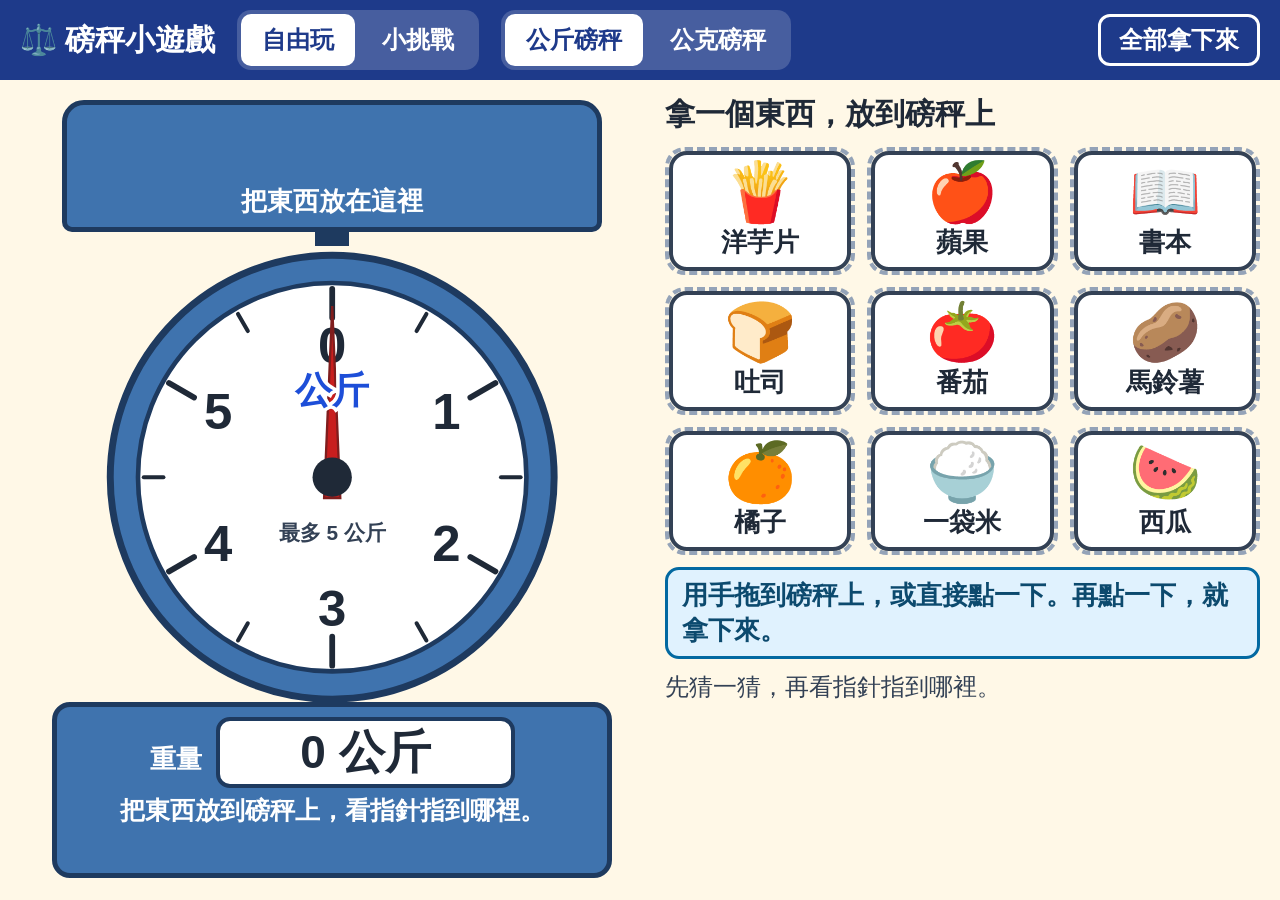
==== assets/game/scale-game.html @ 741ed96e "新增「磅秤遊戲」分區：可放物品、看指針讀重量的互動小遊戲 - 新增導覽鈕與分區（內嵌 assets/game/scale-game.html，單一檔案、離線可用） - 刻度盤與教學頁、圖卡一致：0 在" ====
<!doctype html>
<html lang="zh-Hant-TW">
<head>
<meta charset="utf-8">
<meta name="viewport" content="width=device-width, initial-scale=1">
<title>磅秤小遊戲｜認識重量</title>
<style>
:root{
  color-scheme: light;
  --bg:#FFF8E7; --ink:#1F2937; --navy:#1E3A8A; --blue:#1D4ED8;
  --red:#C81E1E; --green:#15803D; --orange:#C2410C;
  --scale:#3F73AE; --scale-edge:#1E3A5F;   /* 磅秤本體：跟教學頁、圖卡的藍色磅秤一致 */
  --edge:#334155; --focus:#FBBF24;
}
*{box-sizing:border-box}
html,body{height:100%;margin:0}
body{
  background:var(--bg); color:var(--ink);
  font-family:"Microsoft JhengHei","微軟正黑體","Noto Sans TC","PingFang TC",sans-serif;
  font-size:24px; line-height:1.35;
  display:grid; grid-template-rows:auto 1fr; height:100dvh; overflow:hidden;
}
button{font-family:inherit}
:focus-visible{outline:5px solid var(--focus); outline-offset:2px}

/* 上方工具列 */
.top{display:flex; flex-wrap:wrap; gap:10px 22px; align-items:center; padding:10px 20px; background:var(--navy); color:#fff}
.top h1{margin:0; font-size:30px}
.seg{display:flex; gap:6px; padding:4px; border-radius:14px; background:rgba(255,255,255,.18)}
.seg button{
  font-size:24px; font-weight:800; padding:6px 18px; min-height:52px; border-radius:10px;
  border:3px solid transparent; background:transparent; color:#fff; cursor:pointer;
}
.seg button[aria-pressed="true"]{background:#fff; color:var(--navy)}
.top .grow{flex:1}
.top .ghost{
  font-size:24px; font-weight:800; padding:6px 18px; min-height:52px; border-radius:12px;
  border:3px solid #fff; background:transparent; color:#fff; cursor:pointer;
}

/* 主區 */
main{display:grid; grid-template-columns:minmax(0,1.05fr) minmax(0,1fr); gap:20px; padding:14px 20px 16px; min-height:0}
.scale-zone{display:flex; flex-direction:column; align-items:center; min-height:0; border-radius:26px; padding:6px; transition:box-shadow .12s, background .12s}
.scale-zone.hot{box-shadow:0 0 0 7px var(--focus); background:rgba(251,191,36,.18)}

.plate{
  width:min(92%,540px); min-height:132px; flex:none;
  display:flex; flex-wrap:wrap; justify-content:center; align-content:flex-end; gap:8px;
  padding:8px; background:var(--scale); border:5px solid var(--scale-edge); border-radius:22px 22px 10px 10px;
  transition:transform .12s;
}
.plate:empty::before{content:"把東西放在這裡"; align-self:center; font-size:26px; font-weight:700; color:#fff}
.neck{width:34px; height:14px; flex:none; background:var(--scale-edge)}
.dial-wrap{flex:1 1 0; min-height:0; width:100%; display:flex; justify-content:center}
#dial{height:100%; width:auto; max-width:100%; display:block}
#dial.shake{animation:shake .45s}
@keyframes shake{0%,100%{transform:translateX(0)}20%{transform:translateX(-8px)}40%{transform:translateX(8px)}60%{transform:translateX(-6px)}80%{transform:translateX(6px)}}

.base{
  flex:none; width:min(100%,560px); margin-top:-6px; padding:10px 16px 12px; text-align:center;
  background:var(--scale); border:5px solid var(--scale-edge); border-radius:18px; color:#fff;
}
.readout{display:flex; align-items:baseline; justify-content:center; gap:14px; flex-wrap:wrap}
.read-label{font-size:26px; font-weight:800}
.read-value{font-size:46px; font-weight:900; color:var(--ink); background:#fff; border:4px solid var(--scale-edge); border-radius:14px; padding:0 18px; min-width:6.5em}
.read-note{margin-top:6px; min-height:2.7em; font-size:25px; font-weight:700; white-space:pre-line}

/* 物品卡 */
.item{
  display:flex; flex-direction:column; align-items:center; justify-content:center;
  min-width:0; padding:6px 8px; background:#fff; border:4px solid var(--edge); border-radius:18px;
  cursor:grab; touch-action:none; user-select:none; -webkit-user-select:none;
}
.item .emo{font-size:58px; line-height:1.1; font-family:"Segoe UI Emoji","Apple Color Emoji","Noto Color Emoji",sans-serif}
.item .nm{font-size:26px; font-weight:800; white-space:nowrap}
.item.lifted{opacity:.3}
.plate .item{min-width:104px; padding:2px 8px; border-width:3px; cursor:pointer}
.plate .item .emo{font-size:48px}
.plate .item .nm{font-size:24px}
.plate .item.static{cursor:default}
.ghost-item{position:fixed; z-index:1000; pointer-events:none; transform:translate(-50%,-60%) scale(1.12); box-shadow:0 10px 24px rgba(0,0,0,.28)}

/* 右側 */
.side{display:flex; flex-direction:column; gap:12px; min-height:0}
.side[hidden]{display:none}
.panel-title{font-size:30px; font-weight:900; margin:0}
.tray{display:grid; grid-template-columns:repeat(3,1fr); gap:12px}
.slot{border:4px dashed #94A3B8; border-radius:20px; min-height:128px; display:flex}
.slot .item{flex:1}
.msg{min-height:3.1em; padding:8px 14px; border-radius:14px; border:3px solid transparent; font-size:26px; font-weight:800}
.msg.info{background:#E0F2FE; border-color:#0369A1; color:#0C4A6E}
.msg.ok{background:#DCFCE7; border-color:var(--green); color:#14532D}
.msg.try{background:#FFEDD5; border-color:var(--orange); color:#7C2D12}
.tip{font-size:24px; color:#334155; margin:0}

/* 小挑戰 */
.dots{display:flex; gap:10px; font-size:38px; line-height:1}
.q-text{font-size:32px; font-weight:900; margin:0}
.opts{display:grid; grid-template-columns:1fr 1fr; gap:16px}
.opt{
  display:flex; flex-direction:column; align-items:center; justify-content:center; gap:4px;
  font-size:36px; font-weight:900; min-height:130px; padding:12px;
  background:#fff; color:var(--navy); border:6px solid var(--navy); border-radius:22px; cursor:pointer;
}
.opt small{font-size:26px; font-weight:800; color:#475569}
.opt:disabled{background:#E5E7EB; color:#475569; border-color:#94A3B8; cursor:default}
.opt.right{background:#DCFCE7; border-color:var(--green); color:#14532D}
.primary{
  font-size:30px; font-weight:900; min-height:64px; padding:8px 28px; border-radius:16px;
  border:none; background:var(--blue); color:#fff; cursor:pointer; align-self:flex-start;
}
.stars{font-size:54px}

@media (max-width:900px){
  body{height:auto; overflow:auto}
  main{grid-template-columns:minmax(0,1fr)}
  .scale-zone{height:78vh; min-height:520px}
  .tray{grid-template-columns:repeat(3,minmax(0,1fr))}
  .top h1{font-size:26px}
}
@media (max-width:560px){
  body{font-size:20px}
  .top{padding:8px 12px}
  .seg button,.top .ghost{font-size:20px; padding:4px 10px; min-height:46px}
  .item .emo{font-size:40px}
  .item .nm{font-size:20px}
  .slot{min-height:96px; border-width:3px}
  .tray{gap:8px}
  .plate{width:100%}
  .plate .item{min-width:76px}
  .plate .item .emo{font-size:36px}
  .plate .item .nm{font-size:20px}
  .read-value{font-size:36px; min-width:4.5em}
  .read-label,.read-note,.msg,.tip{font-size:21px}
  .panel-title,.q-text{font-size:26px}
  .opt{font-size:30px; min-height:100px}
  main{padding:10px 12px 14px}
}
@media (prefers-reduced-motion:reduce){
  #dial.shake{animation:none}
  .plate,.scale-zone{transition:none}
}
</style>
</head>
<body>

<header class="top">
  <h1>⚖️ 磅秤小遊戲</h1>
  <div class="seg" role="group" aria-label="玩法">
    <button type="button" id="modeFree" aria-pressed="true">自由玩</button>
    <button type="button" id="modeQuiz" aria-pressed="false">小挑戰</button>
  </div>
  <div class="seg" id="scaleSeg" role="group" aria-label="選擇磅秤">
    <button type="button" id="scaleKg" aria-pressed="true">公斤磅秤</button>
    <button type="button" id="scaleG" aria-pressed="false">公克磅秤</button>
  </div>
  <span class="grow"></span>
  <button type="button" class="ghost" id="clearBtn">全部拿下來</button>
</header>

<main>
  <section class="scale-zone" id="scaleZone" aria-label="磅秤">
    <div class="plate" id="plate"></div>
    <div class="neck"></div>
    <div class="dial-wrap"><svg id="dial" viewBox="0 0 400 400" role="img" aria-label="磅秤的刻度盤"></svg></div>
    <div class="base">
      <div class="readout">
        <span class="read-label">重量</span>
        <span class="read-value" id="readValue" aria-live="polite">0 公斤</span>
      </div>
      <div class="read-note" id="readNote"></div>
    </div>
  </section>

  <!-- 自由玩 -->
  <aside class="side" id="sideFree">
    <p class="panel-title">拿一個東西，放到磅秤上</p>
    <div class="tray" id="tray"></div>
    <div class="msg info" id="freeMsg" aria-live="polite">用手拖到磅秤上，或直接點一下。再點一下，就拿下來。</div>
    <p class="tip">先猜一猜，再看指針指到哪裡。</p>
  </aside>

  <!-- 小挑戰 -->
  <aside class="side" id="sideQuiz" hidden>
    <div class="dots" id="dots" aria-label="作答進度"></div>
    <div id="quizBody"></div>
  </aside>
</main>

<script>
"use strict";

/* ───────── 資料 ───────── */
// 重量一律用「公克」存，公斤磅秤顯示時再換算。數值對齊單元教材：番茄 1 公斤、馬鈴薯 2 公斤、
// 橘子 3 公斤、米 3 公斤、洋芋片 50 公克、500 公克＋500 公克＝1 公斤。
const ITEMS = [
  {id:"chips",  emo:"🍟", nm:"洋芋片", g:50},
  {id:"apple",  emo:"🍎", nm:"蘋果",   g:200},
  {id:"book",   emo:"📖", nm:"書本",   g:500},
  {id:"bread",  emo:"🍞", nm:"吐司",   g:500},
  {id:"tomato", emo:"🍅", nm:"番茄",   g:1000},
  {id:"potato", emo:"🥔", nm:"馬鈴薯", g:2000},
  {id:"orange", emo:"🍊", nm:"橘子",   g:3000},
  {id:"rice",   emo:"🍚", nm:"一袋米", g:3000},
  {id:"melon",  emo:"🍉", nm:"西瓜",   g:4000},
];
const BY_ID = Object.fromEntries(ITEMS.map(i => [i.id, i]));

// 刻度盤與教學頁、圖卡一致：0 在正上方，順時針繞一圈，數字之間相隔 60°。
// full＝指針轉滿一圈（360°）代表的重量；max＝這個磅秤最多能量的重量（轉到 300°，剛好是最後一個數字）。
const SCALES = {
  kg:{key:"kg", unit:"公斤", full:6000, max:5000, minor:500, labelEvery:1000, medEvery:500, labelDiv:1000, labelSize:44, maxText:"最多 5 公斤"},
  g: {key:"g",  unit:"公克", full:1200, max:1000, minor:50,  labelEvery:200,  medEvery:100, labelDiv:1,    labelSize:34, maxText:"最多 1000 公克"},
};
const MAX_ON_PLATE = 4;

// 小挑戰題庫：每題是一組物品（總重都落在好讀的刻度上）
const POOL = {
  kg:[["tomato"],["potato"],["orange"],["rice"],["melon"],
      ["tomato","potato"],["tomato","orange"],["potato","orange"],["tomato","melon"]],
  g: [["chips"],["apple"],["book"],["bread"],
      ["chips","apple"],["chips","book"],["apple","book"],["book","bread"],["chips","apple","book"]],
};

/* ───────── 小工具 ───────── */
const $ = id => document.getElementById(id);
const reduced = window.matchMedia("(prefers-reduced-motion: reduce)").matches;
const sumG = ids => ids.reduce((s, id) => s + BY_ID[id].g, 0);
function shuffle(a){ a = a.slice(); for(let i=a.length-1;i>0;i--){ const j=Math.floor(Math.random()*(i+1)); [a[i],a[j]]=[a[j],a[i]]; } return a; }

/* ───────── 刻度盤 ───────── */
const CX = 200, CY = 200;
// 角度 0＝正上方（12 點鐘），順時針為正
function polar(r, deg){ const a = (deg - 90) * Math.PI / 180; return [CX + r*Math.cos(a), CY + r*Math.sin(a)]; }
const f1 = n => n.toFixed(1);

function dialSVG(sc){
  let s = '<circle cx="200" cy="200" r="192" fill="#3F73AE" stroke="#1E3A5F" stroke-width="6"/>' +
          '<circle cx="200" cy="200" r="168" fill="#FFFFFF" stroke="#1E3A5F" stroke-width="4"/>';
  const n = Math.round(sc.full / sc.minor);          // 轉滿一圈的格數（不含回到 0 的那一格）
  for(let i=0;i<n;i++){
    const v = i * sc.minor, deg = 360 * v / sc.full;
    const isLabel = v % sc.labelEvery === 0 && v <= sc.max, isMed = v % sc.medEvery === 0;
    const len = isLabel ? 26 : (isMed ? 18 : 11), w = isLabel ? 5 : (isMed ? 3.5 : 2.5);
    const [x1,y1] = polar(164 - len, deg), [x2,y2] = polar(163, deg);
    s += `<line x1="${f1(x1)}" y1="${f1(y1)}" x2="${f1(x2)}" y2="${f1(y2)}" stroke="#1F2937" stroke-width="${w}" stroke-linecap="round"/>`;
    if(isLabel){
      const [tx,ty] = polar(164 - len - 24, deg);
      s += `<text x="${f1(tx)}" y="${f1(ty)}" text-anchor="middle" dominant-baseline="central" font-size="${sc.labelSize}" font-weight="800" fill="#1F2937">${v / sc.labelDiv}</text>`;
    }
  }
  // 指針先畫，單位文字疊在指針上面（指針轉到 0 時文字仍看得到）
  s += '<g id="needle"><polygon points="193,218 207,218 200,52" fill="#C81E1E" stroke="#7F1D1D" stroke-width="2"/>' +
       '<circle cx="200" cy="200" r="17" fill="#1F2937"/></g>' +
       `<text x="200" y="136" text-anchor="middle" font-size="32" font-weight="900" fill="#1D4ED8" stroke="#fff" stroke-width="6" paint-order="stroke">${sc.unit}</text>` +
       `<text x="200" y="254" text-anchor="middle" font-size="18" font-weight="700" fill="#334155" stroke="#fff" stroke-width="5" paint-order="stroke">${sc.maxText}</text>`;
  return s;
}

/* ───────── 指針動畫（彈簧） ───────── */
let ang = 0, vel = 0, target = 0, raf = 0, lastT = 0, needleEl = null;
function drawNeedle(){ if(needleEl) needleEl.setAttribute("transform", `rotate(${ang.toFixed(2)} 200 200)`); }
function setTarget(a, instant){
  target = a;
  if(reduced || instant){ ang = a; vel = 0; drawNeedle(); onSettled(); return; }
  if(!raf){ lastT = performance.now(); raf = requestAnimationFrame(step); }
}
function step(t){
  const dt = Math.min(0.034, (t - lastT) / 1000); lastT = t;
  vel += (120 * (target - ang) - 11 * vel) * dt;
  ang += vel * dt;
  drawNeedle();
  if(Math.abs(target - ang) < 0.15 && Math.abs(vel) < 1.5){
    ang = target; vel = 0; drawNeedle(); raf = 0; onSettled(); return;
  }
  raf = requestAnimationFrame(step);
}
// 重量（公克）→ 指針角度；超過最大量時只多轉一點點，停在「5」與「0」之間的空檔
function angleFor(g, sc){ return 360 * Math.min(g, sc.max * 1.08) / sc.full; }

/* ───────── 狀態 ───────── */
let mode = "free";            // free | quiz
let scale = SCALES.kg;
let panIds = [];              // 自由玩：磅秤上的物品（依放上去順序）
let pendingReadout = {val:"0 公斤", note:""};

const plate = $("plate"), tray = $("tray"), zone = $("scaleZone"), dial = $("dial");
const slotOf = {}, itemEl = {};

/* ───────── 讀數文字 ───────── */
function kgText(g){
  const kg = Math.floor(g / 1000), r = g % 1000;
  return kg + " 公斤" + (r ? " " + r + " 公克" : "");
}
function describe(total, names){
  if(total === 0) return {val:"0 " + scale.unit, note:"把東西放到磅秤上，看指針指到哪裡。"};
  if(total > scale.max){
    return scale.key === "g"
      ? {val:"超過了！", note:"太重了，這個磅秤最多量 1000 公克。換成「公斤磅秤」吧！"}
      : {val:"超過了！", note:"太重了，這個磅秤最多量 5 公斤。拿下一個東西。"};
  }
  if(scale.key === "kg" && total < 1000){
    return {val:"不到 1 公斤", note:"太輕了，換成「公克磅秤」量量看。"};
  }
  const val = scale.key === "kg" ? kgText(total) : total + " 公克";
  let note = names.length > 1 ? names.join(" ＋ ") + " ＝ " + val : names[0] + "重 " + val;
  if(scale.key === "g" && total === 1000) note += "\n1000 公克 ＝ 1 公斤";
  return {val, note};
}
function onSettled(){
  $("readValue").textContent = pendingReadout.val;
  $("readNote").textContent = pendingReadout.note;
  dial.setAttribute("aria-label", "磅秤的刻度盤，" + pendingReadout.val);
}

/* ───────── 磅秤切換 ───────── */
function applyScale(key){
  scale = SCALES[key];
  dial.innerHTML = dialSVG(scale);
  needleEl = $("needle");
  ang = 0; vel = 0; target = 0; drawNeedle();
  $("scaleKg").setAttribute("aria-pressed", String(key === "kg"));
  $("scaleG").setAttribute("aria-pressed", String(key === "g"));
}

/* ───────── 自由玩：物品與互動 ───────── */
function makeItem(it, isStatic){
  const el = document.createElement("div");
  el.className = "item" + (isStatic ? " static" : "");
  el.dataset.id = it.id;
  el.innerHTML = `<span class="emo" aria-hidden="true">${it.emo}</span><span class="nm">${it.nm}</span>`;
  if(!isStatic){ el.tabIndex = 0; el.setAttribute("role", "button"); }
  return el;
}
function say(text, cls){ const m = $("freeMsg"); m.textContent = text; m.className = "msg " + (cls || "info"); }

function refreshFree(){
  const total = sumG(panIds);
  const names = panIds.map(id => BY_ID[id].nm);
  const over = total > scale.max;
  pendingReadout = describe(total, names);
  if(!reduced){ $("readValue").textContent = "…"; $("readNote").textContent = ""; }
  plate.style.transform = `translateY(${Math.round(Math.min(total / scale.max, 1) * 10)}px)`;
  setTarget(angleFor(total, scale), false);
  if(over){ dial.classList.remove("shake"); void dial.getBoundingClientRect(); dial.classList.add("shake"); }
}
function addToPan(id){
  if(panIds.includes(id)) return;
  if(panIds.length >= MAX_ON_PLATE){ say("磅秤上最多放 " + MAX_ON_PLATE + " 個，先拿下一個。", "try"); return; }
  panIds.push(id);
  plate.appendChild(itemEl[id]);
  say(BY_ID[id].nm + " 放上去了，看指針！", "info");
  refreshFree();
}
function removeFromPan(id){
  const i = panIds.indexOf(id);
  if(i < 0) return;
  panIds.splice(i, 1);
  slotOf[id].appendChild(itemEl[id]);
  say(BY_ID[id].nm + " 拿下來了。", "info");
  refreshFree();
}
function clearPan(){
  panIds.slice().forEach(id => slotOf[id].appendChild(itemEl[id]));
  panIds = [];
  plate.style.transform = "";
}
function overZone(ev){
  const r = zone.getBoundingClientRect();
  return ev.clientX >= r.left && ev.clientX <= r.right && ev.clientY >= r.top && ev.clientY <= r.bottom;
}
function toggleItem(id){ panIds.includes(id) ? removeFromPan(id) : addToPan(id); }

function bindItem(el){
  const id = el.dataset.id;
  el.addEventListener("pointerdown", e => {
    if(mode !== "free" || (e.pointerType === "mouse" && e.button !== 0)) return;
    e.preventDefault();
    const sx = e.clientX, sy = e.clientY;
    let dragging = false, ghost = null;
    el.setPointerCapture(e.pointerId);
    const move = ev => {
      if(!dragging && Math.hypot(ev.clientX - sx, ev.clientY - sy) > 8){
        dragging = true;
        ghost = el.cloneNode(true); ghost.classList.add("ghost-item"); ghost.removeAttribute("tabindex");
        document.body.appendChild(ghost); el.classList.add("lifted");
      }
      if(dragging){
        ghost.style.left = ev.clientX + "px"; ghost.style.top = ev.clientY + "px";
        zone.classList.toggle("hot", overZone(ev));
      }
    };
    const finish = (ev, cancelled) => {
      el.removeEventListener("pointermove", move);
      el.removeEventListener("pointerup", up);
      el.removeEventListener("pointercancel", cancel);
      zone.classList.remove("hot");
      if(dragging){
        ghost.remove(); el.classList.remove("lifted");
        if(cancelled) return;
        const on = panIds.includes(id);
        if(overZone(ev)){ if(!on) addToPan(id); }
        else if(on){ removeFromPan(id); }
      } else if(!cancelled){
        toggleItem(id);
      }
    };
    const up = ev => finish(ev, false);
    const cancel = ev => finish(ev, true);
    el.addEventListener("pointermove", move);
    el.addEventListener("pointerup", up);
    el.addEventListener("pointercancel", cancel);
  });
  el.addEventListener("keydown", e => {
    if(mode !== "free") return;
    if(e.key === "Enter" || e.key === " "){ e.preventDefault(); toggleItem(id); }
  });
}

function buildTray(){
  ITEMS.forEach(it => {
    const slot = document.createElement("div"); slot.className = "slot";
    const el = makeItem(it, false);
    slot.appendChild(el); tray.appendChild(slot);
    slotOf[it.id] = slot; itemEl[it.id] = el;
    bindItem(el);
  });
}

/* ───────── 小挑戰 ───────── */
let quiz = null;
function pickDistinct(list, scaleKey, n){
  const out = [], seen = new Set();
  for(const ids of shuffle(list)){
    const t = sumG(ids);
    if(seen.has(t)) continue;
    seen.add(t); out.push({scale:scaleKey, ids});
    if(out.length === n) break;
  }
  return out;
}
function optText(sc, g){ return sc.key === "kg" ? (g / 1000) + " 公斤" : g + " 公克"; }

function startQuiz(){
  const list = shuffle([...pickDistinct(POOL.kg, "kg", 3), ...pickDistinct(POOL.g, "g", 2)]);
  quiz = {list, i:0, results:[], tries:0, posHist:[], locked:false};
  showQuestion();
}
function renderDots(){
  const box = $("dots"); box.textContent = "";
  quiz.list.forEach((_, k) => {
    const s = document.createElement("span");
    const r = quiz.results[k];
    s.textContent = r === undefined ? "⚪" : (r ? "⭐" : "🔵");
    box.appendChild(s);
  });
}
function choosePos(){
  const h = quiz.posHist;
  let pos = Math.random() < 0.5 ? 0 : 1;               // 0＝正解在 A，1＝正解在 B
  if(h.length >= 2 && h[h.length-1] === h[h.length-2] && h[h.length-1] === pos) pos = 1 - pos;
  h.push(pos);
  return pos;
}
function showQuestion(){
  const q = quiz.list[quiz.i];
  const sc = SCALES[q.scale];
  quiz.tries = 0; quiz.locked = false;
  clearPan(); plate.textContent = "";
  applyScale(q.scale);
  q.ids.forEach(id => plate.appendChild(makeItem(BY_ID[id], true)));
  const total = sumG(q.ids);
  quiz.total = total;

  const wrongs = q.scale === "kg" ? [total - 1000, total + 1000].filter(v => v >= 1000 && v <= 5000)
                                  : [total - 100,  total + 100 ].filter(v => v >= 50  && v <= 1000);
  const wrong = wrongs[Math.floor(Math.random() * wrongs.length)];
  const pos = choosePos();
  const texts = pos === 0 ? [optText(sc, total), optText(sc, wrong)] : [optText(sc, wrong), optText(sc, total)];
  quiz.correctIdx = pos;

  pendingReadout = {val:"？", note:"看指針指到哪裡。"};
  $("readValue").textContent = "？"; $("readNote").textContent = "看指針指到哪裡。";
  plate.style.transform = `translateY(${Math.round(Math.min(total / sc.max, 1) * 10)}px)`;
  setTarget(angleFor(total, sc), false);
  pendingReadout = {val:"？", note:"看指針指到哪裡。"};   // 動畫結束後仍維持「？」

  renderDots();
  const body = $("quizBody"); body.textContent = "";
  body.appendChild(el("p", "q-text", "指針指到哪裡？這個東西重多少？"));
  const opts = el("div", "opts");
  texts.forEach((t, k) => {
    const b = el("button", "opt"); b.type = "button";
    b.innerHTML = `<small>${k === 0 ? "A" : "B"}</small><span>${t}</span>`;
    b.addEventListener("click", () => answer(k, b));
    opts.appendChild(b);
  });
  body.appendChild(opts);
  const m = el("div", "msg info", "想一想，再選一個。"); m.id = "quizMsg"; m.setAttribute("aria-live", "polite");
  body.appendChild(m);
}
function el(tag, cls, text){ const e = document.createElement(tag); if(cls) e.className = cls; if(text) e.textContent = text; return e; }

function answer(k, btn){
  if(quiz.locked) return;
  const q = quiz.list[quiz.i], sc = SCALES[q.scale], msg = $("quizMsg");
  quiz.tries++;
  if(k === quiz.correctIdx){
    quiz.locked = true;
    btn.classList.add("right");
    document.querySelectorAll(".opt").forEach(b => { b.disabled = true; });
    quiz.results[quiz.i] = quiz.tries === 1;
    renderDots();
    const val = optText(sc, quiz.total);
    const num = sc.key === "kg" ? quiz.total / 1000 : quiz.total;
    let t = `答對了！指針指到 ${num}，就是 ${val}。`;
    if(sc.key === "g" && quiz.total === 1000) t = "答對了！指針指到 1000，就是 1000 公克，也就是 1 公斤。";
    msg.className = "msg ok"; msg.textContent = t;
    pendingReadout = {val, note:q.ids.map(id => BY_ID[id].nm).join(" ＋ ")};
    onSettled();
    const last = quiz.i === quiz.list.length - 1;
    const nb = el("button", "primary", last ? "看結果" : "下一題"); nb.type = "button";
    nb.addEventListener("click", () => { if(last) showResult(); else { quiz.i++; showQuestion(); } });
    $("quizBody").appendChild(nb); nb.focus();
  } else {
    btn.disabled = true;
    msg.className = "msg try"; msg.textContent = "再看一次，指針指到哪一個數字？";
  }
}
function showResult(){
  const n = quiz.results.filter(Boolean).length;
  clearPan(); plate.textContent = ""; applyScale("kg");
  $("readValue").textContent = "0 公斤"; $("readNote").textContent = "";
  renderDots();
  const body = $("quizBody"); body.textContent = "";
  body.appendChild(el("p", "q-text", n === quiz.list.length ? "太棒了！全部一次就答對！" : "完成了！"));
  body.appendChild(el("div", "stars", "⭐".repeat(n) + "⚪".repeat(quiz.list.length - n)));
  body.appendChild(el("p", "tip", `一次就答對 ${n} 題。`));
  const again = el("button", "primary", "再玩一次"); again.type = "button";
  again.addEventListener("click", startQuiz);
  const back = el("button", "primary", "回到自由玩"); back.type = "button";
  back.addEventListener("click", () => setMode("free"));
  const row = el("div", "opts"); row.append(again, back);
  body.appendChild(row);
}

/* ───────── 模式切換 ───────── */
function setMode(m){
  mode = m;
  $("modeFree").setAttribute("aria-pressed", String(m === "free"));
  $("modeQuiz").setAttribute("aria-pressed", String(m === "quiz"));
  $("sideFree").hidden = m !== "free";
  $("sideQuiz").hidden = m !== "quiz";
  $("scaleSeg").style.display = m === "free" ? "" : "none";
  $("clearBtn").style.display = m === "free" ? "" : "none";
  clearPan(); plate.textContent = "";
  if(m === "free"){
    applyScale("kg");
    pendingReadout = describe(0, []); onSettled();
    say("用手拖到磅秤上，或直接點一下。再點一下，就拿下來。", "info");
  } else {
    startQuiz();
  }
}

/* ───────── 啟動 ───────── */
buildTray();
$("modeFree").addEventListener("click", () => { if(mode !== "free") setMode("free"); });
$("modeQuiz").addEventListener("click", () => { if(mode !== "quiz") setMode("quiz"); });
$("scaleKg").addEventListener("click", () => switchScale("kg"));
$("scaleG").addEventListener("click", () => switchScale("g"));
$("clearBtn").addEventListener("click", () => { clearPan(); refreshFree(); say("全部拿下來了。", "info"); });
function switchScale(key){
  if(mode !== "free" || scale.key === key) return;
  clearPan();
  applyScale(key);
  pendingReadout = describe(0, []); onSettled();
  say(key === "g" ? "公克磅秤：最多量 1000 公克。輕的東西用它。" : "公斤磅秤：最多量 5 公斤。重的東西用它。", "info");
}
setMode("free");
</script>
</body>
</html>
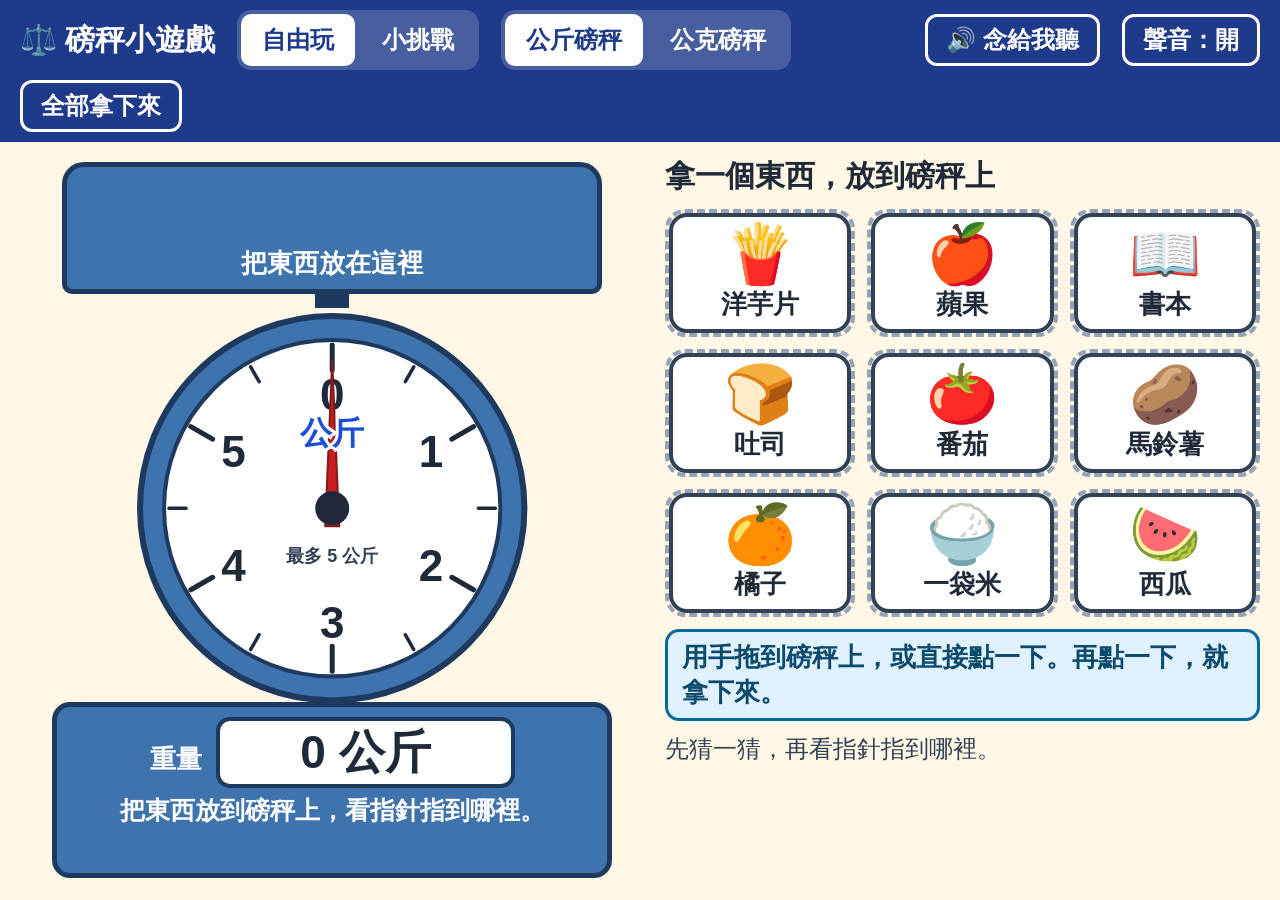
==== commit 0429cead: "磅秤遊戲加入語音提示：念出操作提示、讀數、題目與回饋 - 自由玩：放上去／拿下來會念品名，接著念目前讀數（例：現在的重量是兩公斤五百公克） - 小挑戰：念題目與兩個選項，答對念「這個東西重 N」，答錯" ====
--- a/assets/game/scale-game.html
+++ b/assets/game/scale-game.html
@@ -155,6 +155,8 @@
     <button type="button" id="scaleG" aria-pressed="false">公克磅秤</button>
   </div>
   <span class="grow"></span>
+  <button type="button" class="ghost" id="readBtn">🔊 念給我聽</button>
+  <button type="button" class="ghost" id="muteBtn" aria-pressed="false">聲音：開</button>
   <button type="button" class="ghost" id="clearBtn">全部拿下來</button>
 </header>
 
@@ -176,8 +178,8 @@
   <aside class="side" id="sideFree">
     <p class="panel-title">拿一個東西，放到磅秤上</p>
     <div class="tray" id="tray"></div>
-    <div class="msg info" id="freeMsg" aria-live="polite">用手拖到磅秤上，或直接點一下。再點一下，就拿下來。</div>
-    <p class="tip">先猜一猜，再看指針指到哪裡。</p>
+    <div class="msg info" id="freeMsg" aria-live="polite"></div>
+    <p class="tip" id="freeTip"></p>
   </aside>
 
   <!-- 小挑戰 -->
@@ -225,6 +227,240 @@
 /* ───────── 小工具 ───────── */
 const $ = id => document.getElementById(id);
 const reduced = window.matchMedia("(prefers-reduced-motion: reduce)").matches;
+
+/* ───────── 文字與語音 ─────────
+   會顯示、也會念出來的固定句子只寫在 TEXT 這一份；讀數（幾公斤幾公克）的念法也在 TEXT 裡，
+   用 r_kg_重量／r_g_重量 當編號，畫面上的數字由程式用同一個重量算出來。
+   語音由 工具腳本\遊戲語音嵌入.py 讀 TEXT 產生，以 base64 嵌進 VOICE（台灣女聲 HsiaoChen、語速 -5%）。
+   改了 TEXT 的字，要重跑那支腳本，否則該句沒有聲音。 */
+/*TEXT_BEGIN*/
+const TEXT = {
+ "free_start": "用手拖到磅秤上，或直接點一下。再點一下，就拿下來。",
+ "free_tip": "先猜一猜，再看指針指到哪裡。",
+ "empty": "把東西放到磅秤上，看指針指到哪裡。",
+ "over_g": "太重了，這個磅秤最多量 1000 公克。換成「公斤磅秤」吧！",
+ "over_kg": "太重了，這個磅秤最多量 5 公斤。拿下一個東西。",
+ "light": "太輕了，換成「公克磅秤」量量看。",
+ "scale_kg": "公斤磅秤：最多量 5 公斤。重的東西用它。",
+ "scale_g": "公克磅秤：最多量 1000 公克。輕的東西用它。",
+ "max_items": "磅秤上最多放 4 個，先拿下一個。",
+ "clear": "全部拿下來了。",
+ "put_chips": "洋芋片 放上去了，看指針！",
+ "take_chips": "洋芋片 拿下來了。",
+ "put_apple": "蘋果 放上去了，看指針！",
+ "take_apple": "蘋果 拿下來了。",
+ "put_book": "書本 放上去了，看指針！",
+ "take_book": "書本 拿下來了。",
+ "put_bread": "吐司 放上去了，看指針！",
+ "take_bread": "吐司 拿下來了。",
+ "put_tomato": "番茄 放上去了，看指針！",
+ "take_tomato": "番茄 拿下來了。",
+ "put_potato": "馬鈴薯 放上去了，看指針！",
+ "take_potato": "馬鈴薯 拿下來了。",
+ "put_orange": "橘子 放上去了，看指針！",
+ "take_orange": "橘子 拿下來了。",
+ "put_rice": "一袋米 放上去了，看指針！",
+ "take_rice": "一袋米 拿下來了。",
+ "put_melon": "西瓜 放上去了，看指針！",
+ "take_melon": "西瓜 拿下來了。",
+ "now": "現在的重量是",
+ "also_1kg": "也就是一公斤。",
+ "r_kg_1000": "一公斤",
+ "r_kg_1050": "一公斤五十公克",
+ "r_kg_1200": "一公斤兩百公克",
+ "r_kg_1250": "一公斤兩百五十公克",
+ "r_kg_1500": "一公斤五百公克",
+ "r_kg_1550": "一公斤五百五十公克",
+ "r_kg_1700": "一公斤七百公克",
+ "r_kg_1750": "一公斤七百五十公克",
+ "r_kg_2000": "兩公斤",
+ "r_kg_2050": "兩公斤五十公克",
+ "r_kg_2200": "兩公斤兩百公克",
+ "r_kg_2250": "兩公斤兩百五十公克",
+ "r_kg_2500": "兩公斤五百公克",
+ "r_kg_2550": "兩公斤五百五十公克",
+ "r_kg_2700": "兩公斤七百公克",
+ "r_kg_2750": "兩公斤七百五十公克",
+ "r_kg_3000": "三公斤",
+ "r_kg_3050": "三公斤五十公克",
+ "r_kg_3200": "三公斤兩百公克",
+ "r_kg_3250": "三公斤兩百五十公克",
+ "r_kg_3500": "三公斤五百公克",
+ "r_kg_3550": "三公斤五百五十公克",
+ "r_kg_3700": "三公斤七百公克",
+ "r_kg_3750": "三公斤七百五十公克",
+ "r_kg_4000": "四公斤",
+ "r_kg_4050": "四公斤五十公克",
+ "r_kg_4200": "四公斤兩百公克",
+ "r_kg_4250": "四公斤兩百五十公克",
+ "r_kg_4500": "四公斤五百公克",
+ "r_kg_4550": "四公斤五百五十公克",
+ "r_kg_4700": "四公斤七百公克",
+ "r_kg_4750": "四公斤七百五十公克",
+ "r_kg_5000": "五公斤",
+ "r_g_50": "五十公克",
+ "r_g_100": "一百公克",
+ "r_g_150": "一百五十公克",
+ "r_g_200": "兩百公克",
+ "r_g_250": "兩百五十公克",
+ "r_g_300": "三百公克",
+ "r_g_350": "三百五十公克",
+ "r_g_400": "四百公克",
+ "r_g_450": "四百五十公克",
+ "r_g_500": "五百公克",
+ "r_g_550": "五百五十公克",
+ "r_g_600": "六百公克",
+ "r_g_650": "六百五十公克",
+ "r_g_700": "七百公克",
+ "r_g_750": "七百五十公克",
+ "r_g_800": "八百公克",
+ "r_g_850": "八百五十公克",
+ "r_g_900": "九百公克",
+ "r_g_1000": "一千公克",
+ "q_text": "指針指到哪裡？這個東西重多少？",
+ "or": "還是",
+ "q_think": "想一想，再選一個。",
+ "q_retry": "再看一看，指針指到哪一個數字？",
+ "good": "答對了！",
+ "ans_lead": "這個東西重",
+ "res_all": "太棒了！全部一次就答對！",
+ "res_done": "完成了！",
+ "res_n_0": "一次就答對零題。",
+ "res_n_1": "一次就答對一題。",
+ "res_n_2": "一次就答對二題。",
+ "res_n_3": "一次就答對三題。",
+ "res_n_4": "一次就答對四題。",
+ "res_n_5": "一次就答對五題。"
+};
+/*TEXT_END*/
+/*VOICE_BEGIN*/
+const VOICE = {
+  "free_start":"[data-uri]",
+  "free_tip":"[data-uri]",
+  "empty":"[data-uri]",
+  "over_g":"[data-uri]",
+  "over_kg":"[data-uri]",
+  "light":"[data-uri]",
+  "scale_kg":"[data-uri]",
+  "scale_g":"[data-uri]",
+  "max_items":"[data-uri]",
+  "clear":"[data-uri]",
+  "put_chips":"[data-uri]",
+  "take_chips":"[data-uri]",
+  "put_apple":"[data-uri]",
+  "take_apple":"[data-uri]",
+  "put_book":"[data-uri]",
+  "take_book":"[data-uri]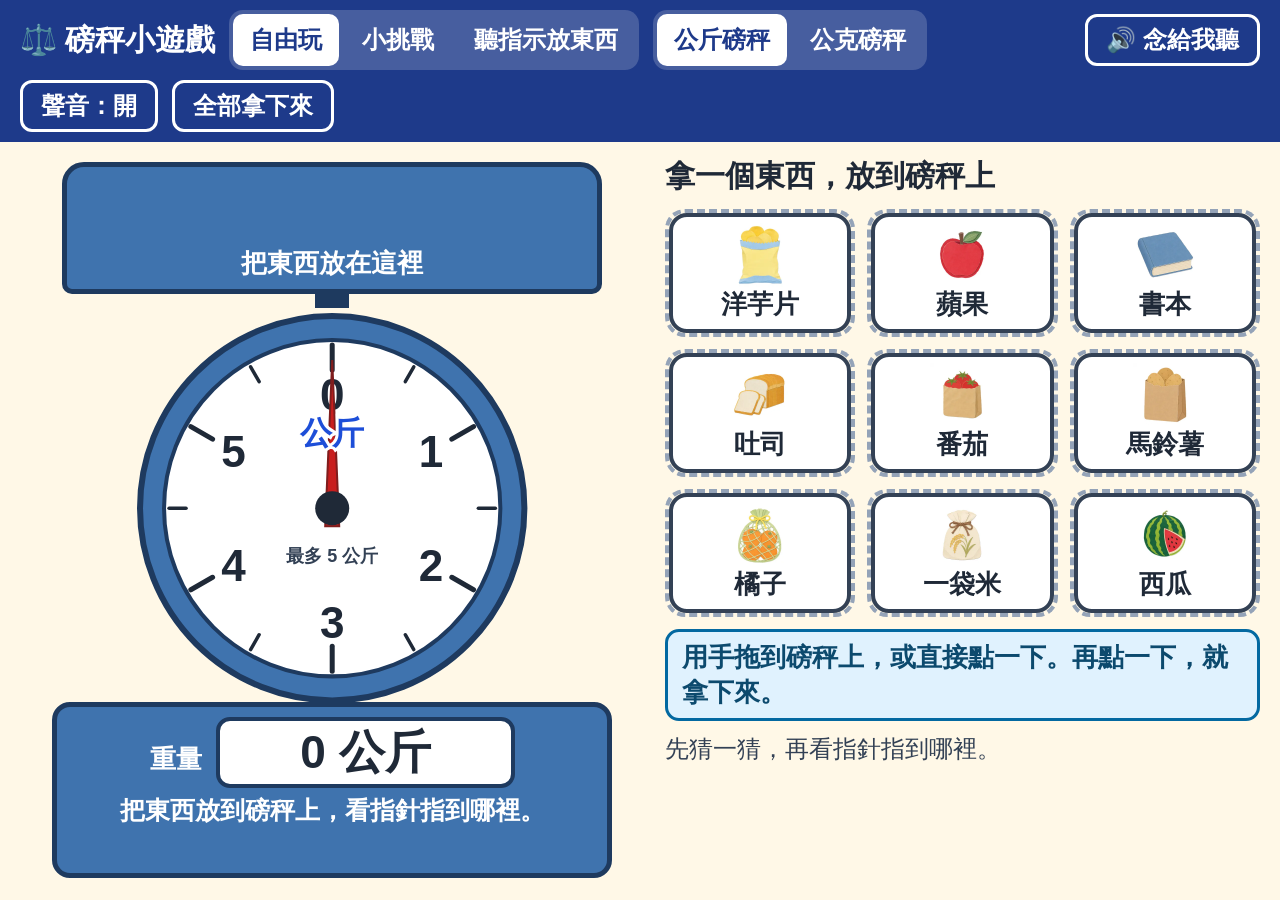
==== commit 10bad51c: "磅秤遊戲新增第三種玩法「聽指示放東西」，物品改為紙雕風圖片 - 新玩法：語音念「請把○○放到磅秤上」，從 4 個物品找出來拖到磅秤（點一下也行）→ 按「量一量」→ 看指針兩選一；   一次 5 題、物" ====
--- a/assets/game/scale-game.html
+++ b/assets/game/scale-game.html
@@ -4,6 +4,7 @@
 <meta charset="utf-8">
 <meta name="viewport" content="width=device-width, initial-scale=1">
 <title>磅秤小遊戲｜認識重量</title>
+<link rel="icon" href="data:image/svg+xml,%3Csvg xmlns='http://www.w3.org/2000/svg' viewBox='0 0 100 100'%3E%3Ctext y='.9em' font-size='90'%3E%E2%9A%96%EF%B8%8F%3C/text%3E%3C/svg%3E">
 <style>
 :root{
   color-scheme: light;
@@ -24,11 +25,11 @@
 :focus-visible{outline:5px solid var(--focus); outline-offset:2px}
 
 /* 上方工具列 */
-.top{display:flex; flex-wrap:wrap; gap:10px 22px; align-items:center; padding:10px 20px; background:var(--navy); color:#fff}
+.top{display:flex; flex-wrap:wrap; gap:10px 14px; align-items:center; padding:10px 20px; background:var(--navy); color:#fff}
 .top h1{margin:0; font-size:30px}
 .seg{display:flex; gap:6px; padding:4px; border-radius:14px; background:rgba(255,255,255,.18)}
 .seg button{
-  font-size:24px; font-weight:800; padding:6px 18px; min-height:52px; border-radius:10px;
+  font-size:24px; font-weight:800; padding:6px 14px; min-height:52px; border-radius:10px;
   border:3px solid transparent; background:transparent; color:#fff; cursor:pointer;
 }
 .seg button[aria-pressed="true"]{background:#fff; color:var(--navy)}
@@ -72,16 +73,18 @@
   cursor:grab; touch-action:none; user-select:none; -webkit-user-select:none;
 }
 .item .emo{font-size:58px; line-height:1.1; font-family:"Segoe UI Emoji","Apple Color Emoji","Noto Color Emoji",sans-serif}
+.item .pic{width:64px; height:64px; display:block; object-fit:contain; pointer-events:none; -webkit-user-drag:none}   /* 物品圖：跟教學頁同一種紙雕風 */
 .item .nm{font-size:26px; font-weight:800; white-space:nowrap}
 .item.lifted{opacity:.3}
 .plate .item{min-width:104px; padding:2px 8px; border-width:3px; cursor:pointer}
 .plate .item .emo{font-size:48px}
+.plate .item .pic{width:52px; height:52px}
 .plate .item .nm{font-size:24px}
 .plate .item.static{cursor:default}
 .ghost-item{position:fixed; z-index:1000; pointer-events:none; transform:translate(-50%,-60%) scale(1.12); box-shadow:0 10px 24px rgba(0,0,0,.28)}
 
 /* 右側 */
-.side{display:flex; flex-direction:column; gap:12px; min-height:0}
+.side{display:flex; flex-direction:column; gap:12px; min-height:0; overflow-y:auto}
 .side[hidden]{display:none}
 .panel-title{font-size:30px; font-weight:900; margin:0}
 .tray{display:grid; grid-template-columns:repeat(3,1fr); gap:12px}
@@ -111,6 +114,20 @@
 }
 .stars{font-size:54px}
 
+/* 聽指示放東西 */
+.ask{display:flex; align-items:center; gap:10px 14px; flex-wrap:wrap}
+.ask-text{font-size:30px; font-weight:900; margin:0; flex:1 1 280px}
+.ask-text b{color:var(--blue); font-size:1.15em}
+.again{
+  font-size:24px; font-weight:800; min-height:60px; padding:6px 14px; border-radius:14px; flex:none;
+  border:4px solid var(--navy); background:#fff; color:var(--navy); cursor:pointer;
+}
+.choices{display:grid; grid-template-columns:repeat(2,minmax(0,1fr)); gap:14px}
+.choices .slot{min-height:clamp(118px,21vh,196px)}
+.choices .item .pic{width:clamp(72px,12.5vh,124px); height:clamp(72px,12.5vh,124px)}
+.slot.nope{border-color:var(--orange); animation:shake .45s}
+.primary.measure{font-size:38px; min-height:88px; padding:10px 44px; border-radius:20px}
+
 @media (max-width:900px){
   body{height:auto; overflow:auto}
   main{grid-template-columns:minmax(0,1fr)}
@@ -123,13 +140,21 @@
   .top{padding:8px 12px}
   .seg button,.top .ghost{font-size:20px; padding:4px 10px; min-height:46px}
   .item .emo{font-size:40px}
+  .item .pic{width:44px; height:44px}
   .item .nm{font-size:20px}
   .slot{min-height:96px; border-width:3px}
   .tray{gap:8px}
   .plate{width:100%}
   .plate .item{min-width:76px}
   .plate .item .emo{font-size:36px}
+  .plate .item .pic{width:40px; height:40px}
   .plate .item .nm{font-size:20px}
+  .ask-text{font-size:26px}
+  .again{font-size:20px; min-height:46px; padding:4px 12px}
+  .choices{gap:8px}
+  .choices .slot{min-height:100px}
+  .choices .item .pic{width:60px; height:60px}
+  .primary.measure{font-size:30px; min-height:72px; padding:8px 30px}
   .read-value{font-size:36px; min-width:4.5em}
   .read-label,.read-note,.msg,.tip{font-size:21px}
   .panel-title,.q-text{font-size:26px}
@@ -137,7 +162,7 @@
   main{padding:10px 12px 14px}
 }
 @media (prefers-reduced-motion:reduce){
-  #dial.shake{animation:none}
+  #dial.shake,.slot.nope{animation:none}
   .plate,.scale-zone{transition:none}
 }
 </style>
@@ -149,6 +174,7 @@
   <div class="seg" role="group" aria-label="玩法">
     <button type="button" id="modeFree" aria-pressed="true">自由玩</button>
     <button type="button" id="modeQuiz" aria-pressed="false">小挑戰</button>
+    <button type="button" id="modeListen" aria-pressed="false">聽指示放東西</button>
   </div>
   <div class="seg" id="scaleSeg" role="group" aria-label="選擇磅秤">
     <button type="button" id="scaleKg" aria-pressed="true">公斤磅秤</button>
@@ -182,7 +208,7 @@
     <p class="tip" id="freeTip"></p>
   </aside>
 
-  <!-- 小挑戰 -->
+  <!-- 小挑戰、聽指示放東西（共用同一個面板：進度圓點＋內容區） -->
   <aside class="side" id="sideQuiz" hidden>
     <div class="dots" id="dots" aria-label="作答進度"></div>
     <div id="quizBody"></div>
@@ -195,18 +221,38 @@
 /* ───────── 資料 ───────── */
 // 重量一律用「公克」存，公斤磅秤顯示時再換算。數值對齊單元教材：番茄 1 公斤、馬鈴薯 2 公斤、
 // 橘子 3 公斤、米 3 公斤、洋芋片 50 公克、500 公克＋500 公克＝1 公斤。
+// free:1 ＝ 自由玩的托盤裡有這個物品（前 9 個，和小挑戰題庫一樣）；其餘只在「聽指示放東西」出現。
+// 圖在 IMG（紙雕風，和教學頁、圖卡同一種畫法）；emo 只是圖載不出來時的備用。
+// 用哪種磅秤由重量決定（scaleOf）：1000 公克以上用公斤磅秤、不到 1000 公克用公克磅秤，
+// 而且每個重量都落在該磅秤的刻度上（公斤磅秤整公斤、公克磅秤 50 的倍數）。
 const ITEMS = [
-  {id:"chips",  emo:"🍟", nm:"洋芋片", g:50},
-  {id:"apple",  emo:"🍎", nm:"蘋果",   g:200},
-  {id:"book",   emo:"📖", nm:"書本",   g:500},
-  {id:"bread",  emo:"🍞", nm:"吐司",   g:500},
-  {id:"tomato", emo:"🍅", nm:"番茄",   g:1000},
-  {id:"potato", emo:"🥔", nm:"馬鈴薯", g:2000},
-  {id:"orange", emo:"🍊", nm:"橘子",   g:3000},
-  {id:"rice",   emo:"🍚", nm:"一袋米", g:3000},
-  {id:"melon",  emo:"🍉", nm:"西瓜",   g:4000},
+  {id:"chips",     emo:"🍟", nm:"洋芋片", g:50,   free:1},
+  {id:"apple",     emo:"🍎", nm:"蘋果",   g:200,  free:1},
+  {id:"book",      emo:"📖", nm:"書本",   g:500,  free:1},
+  {id:"bread",     emo:"🍞", nm:"吐司",   g:500,  free:1},
+  {id:"tomato",    emo:"🍅", nm:"番茄",   g:1000, free:1},
+  {id:"potato",    emo:"🥔", nm:"馬鈴薯", g:2000, free:1},
+  {id:"orange",    emo:"🍊", nm:"橘子",   g:3000, free:1},
+  {id:"rice",      emo:"🍚", nm:"一袋米", g:3000, free:1},
+  {id:"melon",     emo:"🍉", nm:"西瓜",   g:4000, free:1},
+  {id:"egg",       emo:"🥚", nm:"雞蛋",   g:50},
+  {id:"scissors",  emo:"✂️", nm:"剪刀",   g:100},
+  {id:"banana",    emo:"🍌", nm:"香蕉",   g:150},
+  {id:"toycar",    emo:"🚗", nm:"玩具車", g:250},
+  {id:"corn",      emo:"🌽", nm:"玉米",   g:300},
+  {id:"teddy",     emo:"🧸", nm:"布偶",   g:400},
+  {id:"water",     emo:"💧", nm:"一瓶水", g:500},
+  {id:"milk",      emo:"🥛", nm:"牛奶",   g:1000},
+  {id:"pineapple", emo:"🍍", nm:"鳳梨",   g:2000},
+  {id:"pumpkin",   emo:"🎃", nm:"南瓜",   g:3000},
+  {id:"cat",       emo:"🐱", nm:"小貓",   g:3000},
+  {id:"backpack",  emo:"🎒", nm:"書包",   g:4000},
+  {id:"dumbbell",  emo:"🏋️", nm:"啞鈴",   g:4000},
+  {id:"dog",       emo:"🐶", nm:"小狗",   g:5000},
+  {id:"bucket",    emo:"🪣", nm:"水桶",   g:5000},
 ];
 const BY_ID = Object.fromEntries(ITEMS.map(i => [i.id, i]));
+const scaleOf = it => it.g >= 1000 ? "kg" : "g";
 
 // 刻度盤與教學頁、圖卡一致：0 在正上方，順時針繞一圈，數字之間相隔 60°。
 // full＝指針轉滿一圈（360°）代表的重量；max＝這個磅秤最多能量的重量（轉到 300°，剛好是最後一個數字）。
@@ -330,7 +376,34 @@
  "res_n_2": "一次就答對二題。",
  "res_n_3": "一次就答對三題。",
  "res_n_4": "一次就答對四題。",
- "res_n_5": "一次就答對五題。"
+ "res_n_5": "一次就答對五題。",
+ "listen_tip": "聽一聽，把東西拖到磅秤上，或直接點一下。",
+ "wrong_item": "不對喔，再聽一次。",
+ "listen_ok": "對了！按一下「量一量」，看指針。",
+ "ask_chips": "請把洋芋片放到磅秤上。",
+ "ask_apple": "請把蘋果放到磅秤上。",
+ "ask_book": "請把書本放到磅秤上。",
+ "ask_bread": "請把吐司放到磅秤上。",
+ "ask_tomato": "請把番茄放到磅秤上。",
+ "ask_potato": "請把馬鈴薯放到磅秤上。",
+ "ask_orange": "請把橘子放到磅秤上。",
+ "ask_rice": "請把一袋米放到磅秤上。",
+ "ask_melon": "請把西瓜放到磅秤上。",
+ "ask_egg": "請把雞蛋放到磅秤上。",
+ "ask_scissors": "請把剪刀放到磅秤上。",
+ "ask_banana": "請把香蕉放到磅秤上。",
+ "ask_toycar": "請把玩具車放到磅秤上。",
+ "ask_corn": "請把玉米放到磅秤上。",
+ "ask_teddy": "請把布偶放到磅秤上。",
+ "ask_water": "請把一瓶水放到磅秤上。",
+ "ask_milk": "請把牛奶放到磅秤上。",
+ "ask_pineapple": "請把鳳梨放到磅秤上。",
+ "ask_pumpkin": "請把南瓜放到磅秤上。",
+ "ask_cat": "請把小貓放到磅秤上。",
+ "ask_backpack": "請把書包放到磅秤上。",
+ "ask_dumbbell": "請把啞鈴放到磅秤上。",
+ "ask_dog": "請把小狗放到磅秤上。",
+ "ask_bucket": "請把水桶放到磅秤上。"
 };
 /*TEXT_END*/
 /*VOICE_BEGIN*/
@@ -430,9 +503,65 @@
   "res_n_2":"[data-uri]",
   "res_n_3":"[data-uri]",
   "res_n_4":"[data-uri]",
-  "res_n_5":"[data-uri]"
+  "res_n_5":"[data-uri]",
+  "listen_tip":"[data-uri]",
+  "wrong_item":"[data-uri]",
+  "listen_ok":"[data-uri]",
+  "ask_chips":"[data-uri]",
+  "ask_apple":"[data-uri]",
+  "ask_book":"[data-uri]",
+  "ask_bread":"[data-uri]",
+  "ask_tomato":"[data-uri]",
+  "ask_potato":"[data-uri]",
+  "ask_orange":"[data-uri]",
+  "ask_rice":"[data-uri]",
+  "ask_melon":"[data-uri]",
+  "ask_egg":"[data-uri]",
+  "ask_scissors":"[data-uri]",
+  "ask_banana":"[data-uri]",
+  "ask_toycar":"[data-uri]",
+  "ask_corn":"[data-uri]",
+  "ask_teddy":"[data-uri]",
+  "ask_water":"[data-uri]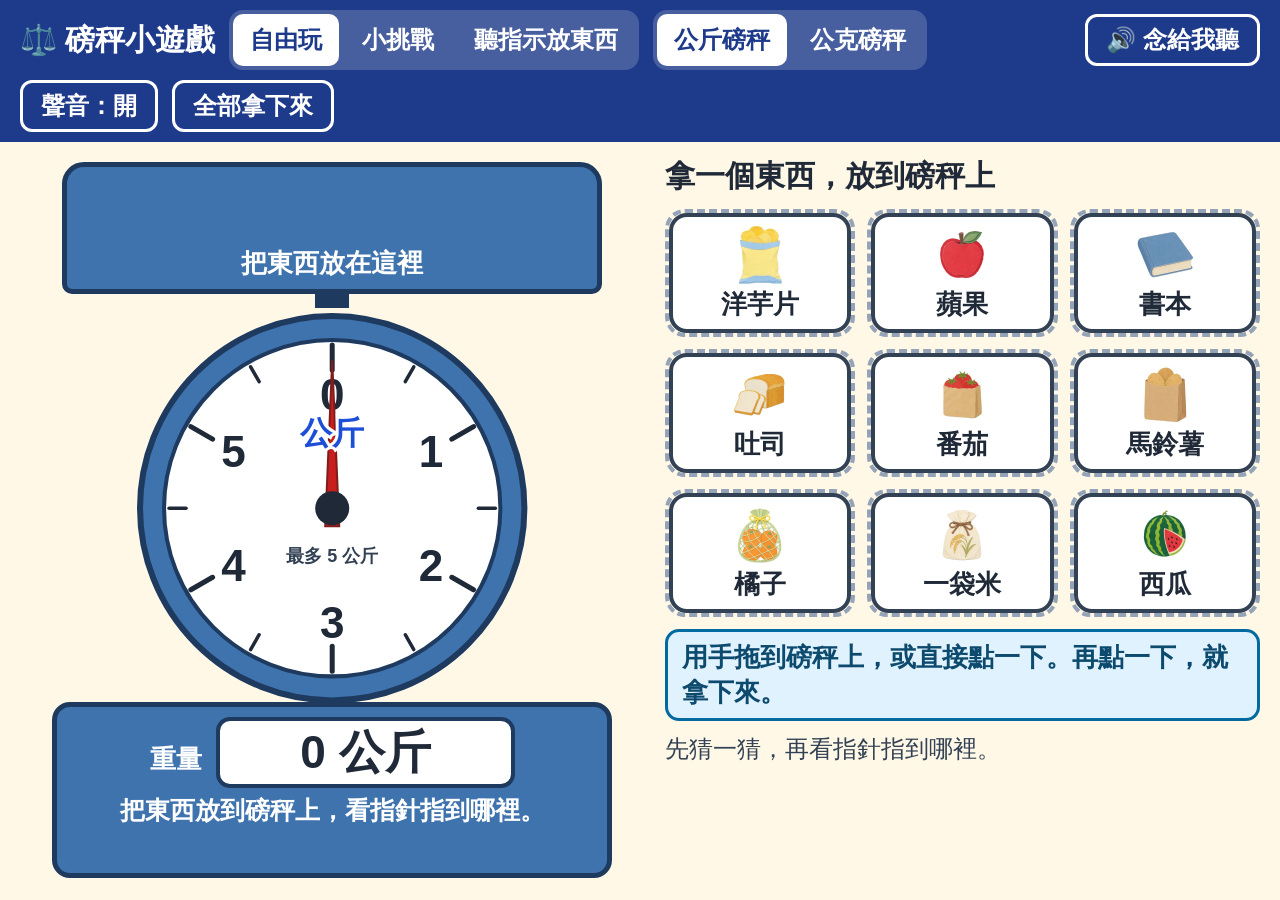
==== commit 88dd8204: "磅秤遊戲語音：避開動詞「量」（老師試聽念成 ㄌㄧㄤˋ），改寫 6 句並重配語音 - listen_ok：「按一下「量一量」」→「按一下藍色的按鈕」 - over_g／over_kg／scale_kg／" ====
--- a/assets/game/scale-game.html
+++ b/assets/game/scale-game.html
@@ -284,11 +284,11 @@
  "free_start": "用手拖到磅秤上，或直接點一下。再點一下，就拿下來。",
  "free_tip": "先猜一猜，再看指針指到哪裡。",
  "empty": "把東西放到磅秤上，看指針指到哪裡。",
- "over_g": "太重了，這個磅秤最多量 1000 公克。換成「公斤磅秤」吧！",
- "over_kg": "太重了，這個磅秤最多量 5 公斤。拿下一個東西。",
- "light": "太輕了，換成「公克磅秤」量量看。",
- "scale_kg": "公斤磅秤：最多量 5 公斤。重的東西用它。",
- "scale_g": "公克磅秤：最多量 1000 公克。輕的東西用它。",
+ "over_g": "太重了，這個磅秤最多能放 1000 公克。換成「公斤磅秤」吧！",
+ "over_kg": "太重了，這個磅秤最多能放 5 公斤。拿下一個東西。",
+ "light": "太輕了，換成「公克磅秤」試試看。",
+ "scale_kg": "公斤磅秤：最多能放 5 公斤。重的東西用它。",
+ "scale_g": "公克磅秤：最多能放 1000 公克。輕的東西用它。",
  "max_items": "磅秤上最多放 4 個，先拿下一個。",
  "clear": "全部拿下來了。",
  "put_chips": "洋芋片 放上去了，看指針！",
@@ -379,7 +379,7 @@
  "res_n_5": "一次就答對五題。",
  "listen_tip": "聽一聽，把東西拖到磅秤上，或直接點一下。",
  "wrong_item": "不對喔，再聽一次。",
- "listen_ok": "對了！按一下「量一量」，看指針。",
+ "listen_ok": "對了！按一下藍色的按鈕，看指針。",
  "ask_chips": "請把洋芋片放到磅秤上。",
  "ask_apple": "請把蘋果放到磅秤上。",
  "ask_book": "請把書本放到磅秤上。",
@@ -411,11 +411,11 @@
   "free_start":"[data-uri]",
   "free_tip":"[data-uri]",
   "empty":"[data-uri]",
-  "over_g":"[data-uri]",
-  "over_kg":"[data-uri]",
-  "light":"[data-uri]",
-  "scale_kg":"[data-uri]",
-  "scale_g":"[data-uri]",
+  "over_g":"[data-uri]",
+  "over_kg":"[data-uri]",
+  "light":"[data-uri]",
+  "scale_kg":"[data-uri]